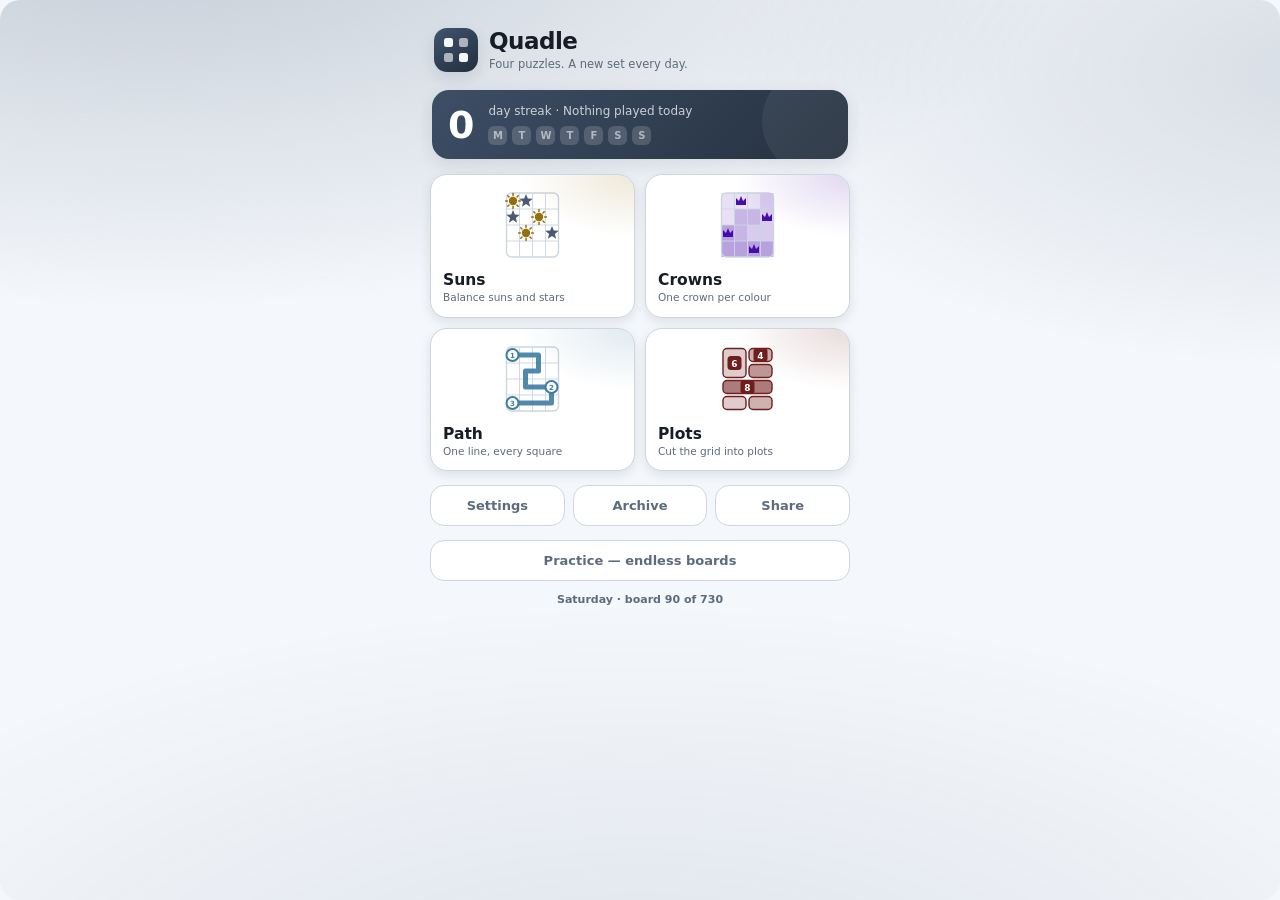
==== index.html @ 27ebdf8c "Add files via upload" ====
<!doctype html>
<html lang="en">
<head>
<meta charset="utf-8">
<meta name="viewport" content="width=device-width,initial-scale=1,viewport-fit=cover">
<title>Quadle — four puzzles, one a day</title>
<meta name="description" content="Four logic puzzles, a new set every day. Suns, Crowns, Path and Plots. No words, no accounts, works offline.">
<meta name="theme-color" content="#0e1319">
<link rel="manifest" href="manifest.webmanifest">
<link rel="icon" href="icons/icon-192.png">
<link rel="apple-touch-icon" href="icons/apple-touch-icon.png">
<meta name="apple-mobile-web-app-capable" content="yes">
<meta name="apple-mobile-web-app-status-bar-style" content="black-translucent">
<link rel="stylesheet" href="styles.css">
<style>
html,body{margin:0;min-height:100%;background:#0e1319;}
@media (prefers-color-scheme: light){html,body{background:#f4f7fb;}}
</style>
</head>
<body>
<div id="root">
  <div id="bgfx"></div>

  <!-- ============ HOME ============ -->
  <section id="home">
    <header class="brand">
      <div class="mark" id="brandMark"></div>
      <div class="brandtext">
        <h1>Quadle</h1>
        <p class="tagline">Four puzzles. A new set every day.</p>
      </div>
    </header>

    <div class="streakcard">
      <div class="streakbig" id="streakBig">0</div>
      <div class="streakmeta">
        <div class="lb"><span id="streakLbl">day streak</span> · <span id="streakSub">Nothing played today</span></div>
        <div class="dots" id="streakDots"></div>
      </div>
    </div>

    <div class="cards" id="cards"></div>

    <div class="homefoot">
      <button class="ghost" id="openSet">Settings</button>
      <button class="ghost" id="openArchive">Archive</button>
      <button class="ghost" id="shareBtn">Share</button>
    </div>
    <div class="homefoot">
      <button class="ghost" id="practiceBtn">Practice — endless boards</button>
    </div>
    <div class="daynav"><span id="dayLabel">—</span></div>
  </section>

  <!-- ============ PLAY ============ -->
  <section id="play" hidden>
    <div class="playtop">
      <button id="backBtn" class="icon" aria-label="Back">‹</button>
      <span id="modeTag" class="tag">Today</span>
      <span id="label">—</span>
      <span id="timer">0:00</span>
      <button id="helpBtn" class="icon" aria-label="How to play">?</button>
    </div>
    <div id="board"></div>
    <div id="msg"></div>
    <div class="ctrl">
      <button id="newBtn">New</button>
      <button id="resetBtn">Reset</button>
      <button id="hintBtn">Hint</button>
      <button id="sizeBtn">Size</button>
      <button id="cbBtn">Pattern</button>
    </div>
    <div id="hint"></div>
  </section>

  <!-- ============ SETTINGS ============ -->
  <div id="setWrap" hidden>
    <div class="panel">
      <div class="panelhead"><h2>Settings</h2><button class="icon" id="closeSet">✕</button></div>
      <label class="row"><span>Dark mode</span><input type="checkbox" id="optDark"></label>
      <label class="row"><span>Sound</span><input type="checkbox" id="optSound" checked></label>
      <label class="row"><span>Animation</span><input type="checkbox" id="optMotion" checked></label>
      <label class="row"><span>Patterns on colours</span><input type="checkbox" id="optPat"></label>
      <label class="row"><span>Help improve the puzzles</span><input type="checkbox" id="optStats"></label>
      <div class="row col">
        <small id="statsNote">Records only which puzzle you stopped on. Nothing else, and nothing personal.</small>
      </div>
      <div class="row col">
        <span>Backup code</span>
        <code id="backupCode">—</code>
        <small>Keep this. It restores your streak on a new phone.</small>
        <div class="minirow">
          <button class="ghost sm" id="copyCode">Copy</button>
          <button class="ghost sm" id="restoreCode">Restore</button>
        </div>
      </div>
    </div>
  </div>
</div>


<script src="app.js"></script>
<script>
// Only the website needs the offline cache. Inside the app the files are
// already on the phone, so the service worker would just get in the way.
if ("serviceWorker" in navigator && location.hostname !== "appassets.androidplatform.net")
  window.addEventListener("load", () => navigator.serviceWorker.register("sw.js").catch(() => {}));
</script>
</body>
</html>
---- styles.css ----
/* ================= shell ================= */
html,body{min-height:100%;}
#root{
  --given-fallback:#eef1f6;
  --accent:#966F0C; --soft:#F7EEDA;
  --bg:#f4f7fb; --surface:#ffffff; --line:#ccd5e0; --text:#161d27; --muted:#5d6b7c;
  --cell:#ffffff; --gridline:#8B96A0; --shadow:rgba(20,30,45,.10);
  position:relative; max-width:440px; margin:0 auto;
  min-height:100vh; min-height:100dvh;
  font-family:system-ui,-apple-system,"Segoe UI",sans-serif; color:var(--text);
  background:var(--bg); overflow-x:hidden;
  padding:calc(14px + env(safe-area-inset-top)) 12px calc(22px + env(safe-area-inset-bottom));
  user-select:none; -webkit-user-select:none;
  transition:background .35s ease, color .35s ease;
}
#root[data-dark]{ --given-fallback:#2b3646;
  --bg:#0e1319; --surface:#18202a; --line:#2e3a48; --text:#e8eef6; --muted:#93a2b4;
  --cell:#1f2833; --gridline:#5E7387; --shadow:rgba(0,0,0,.5);
}
/* the wallpaper behind everything — takes the colour of whichever game you're in */
#bgfx{
  position:fixed; inset:0; z-index:0; pointer-events:none;
  background:var(--bg);
  background:
    radial-gradient(120% 70% at 12% -8%, color-mix(in srgb, var(--accent) 26%, transparent) 0%, transparent 60%),
    radial-gradient(90% 60% at 105% 8%, color-mix(in srgb, var(--accent) 16%, transparent) 0%, transparent 55%),
    radial-gradient(120% 80% at 50% 115%, color-mix(in srgb, var(--accent) 12%, transparent) 0%, transparent 60%);
  transition:background .5s ease;
}
#bgfx::after{
  content:""; position:absolute; inset:0; opacity:.5;
  background-image:radial-gradient(currentColor .9px, transparent 1px);
  background-size:15px 15px; color:var(--line);
  -webkit-mask-image:linear-gradient(180deg,rgba(0,0,0,.55),transparent 70%);
  mask-image:linear-gradient(180deg,rgba(0,0,0,.55),transparent 70%);
}
#home,#play{position:relative; z-index:1;}

/* ================= home ================= */
.brand{display:flex;align-items:center;gap:11px;padding:6px 4px 4px;}
.brand .mark{
  width:44px;height:44px;flex:0 0 44px;border-radius:13px;
  background:var(--accent);
  background:linear-gradient(145deg,var(--accent),color-mix(in srgb,var(--accent) 55%, #000));
  position:relative;box-shadow:0 6px 16px var(--shadow);transition:background .4s ease;}
.brand .mark::before,.brand .mark::after{content:"";position:absolute;
  background:rgba(255,255,255,.95);border-radius:2.5px;}
.brand .mark::before{left:10px;top:10px;width:9px;height:9px;
  box-shadow:15px 0 0 rgba(255,255,255,.6), 0 15px 0 rgba(255,255,255,.6);}
.brand .mark::after{left:25px;top:25px;width:9px;height:9px;}
.brandtext{flex:1;min-width:0;}
.brand h1{margin:0;font-size:23px;letter-spacing:-.5px;color:var(--text);line-height:1.1;}
.tagline{margin:2px 0 0;font-size:11.5px;color:var(--muted);}

.streakcard{
  display:flex;align-items:center;gap:14px;margin:14px 2px 15px;padding:14px 16px;
  border-radius:17px;color:#fff;position:relative;overflow:hidden;
  background:linear-gradient(135deg,#3D4E66,#26313F);
  box-shadow:0 6px 18px var(--shadow);}
.streakcard::after{content:"";position:absolute;right:-24px;top:-24px;width:110px;height:110px;
  border-radius:50%;background:rgba(255,255,255,.06);}
.streakbig{font-size:38px;font-weight:800;line-height:1;}
.streakmeta{flex:1;}
.streakmeta .lb{font-size:12px;opacity:.75;}
.streakmeta .dots{display:flex;gap:5px;margin-top:8px;}
.streakmeta .dots i{width:19px;height:19px;border-radius:6px;background:rgba(255,255,255,.16);
  font:700 10px/19px system-ui;text-align:center;font-style:normal;color:rgba(255,255,255,.55);}
.streakmeta .dots i.on{background:#fff;color:#26313F;}

.cards{display:grid;grid-template-columns:1fr 1fr;gap:10px;}
.gcard{
  position:relative;padding:13px 12px 12px;cursor:pointer;text-align:left;
  background:var(--surface);border:1px solid var(--line);border-radius:17px;
  box-shadow:0 4px 12px var(--shadow);overflow:hidden;
  transition:transform .13s ease, box-shadow .13s ease;}
.gcard::before{content:"";position:absolute;inset:0;
  background:radial-gradient(90% 70% at 100% 0%, var(--gcol) 0%, transparent 62%);
  opacity:.16;pointer-events:none;}
.gcard:active{transform:translateY(2px) scale(.985);box-shadow:0 1px 5px var(--shadow);}
.gcard .prev{width:100%;height:74px;display:block;}
.gcard .gname{font-size:15.5px;font-weight:750;color:var(--text);margin-top:9px;}
.gcard .gsub{font-size:10.5px;color:var(--muted);margin-top:2px;line-height:1.3;}
.gcard .gtick{position:absolute;top:10px;right:10px;width:21px;height:21px;border-radius:50%;
  background:var(--gcol);color:#fff;font:800 12px/21px system-ui;text-align:center;
  opacity:0;transform:scale(.5);transition:.25s cubic-bezier(.2,1.5,.4,1);}
.gcard.done .gtick{opacity:1;transform:scale(1);}

.homefoot{display:flex;gap:8px;margin-top:14px;}
.ghost{
  flex:1;padding:12px;border-radius:14px;cursor:pointer;font:600 13px system-ui;
  background:var(--surface);border:1px solid var(--line);color:var(--muted);}
.ghost:active{background:var(--bg);transform:translateY(2px);}

/* ================= play ================= */
.playtop{display:flex;align-items:center;gap:8px;margin:2px 2px 10px;
  font:600 13px system-ui;color:var(--ink);}
.playtop #label{flex:1;}
.tag{font:700 10px system-ui;letter-spacing:.4px;text-transform:uppercase;
  padding:4px 8px;border-radius:7px;background:var(--ink);color:var(--surface);}
.tag.alt{background:transparent;color:var(--muted);border:1px solid var(--line);}
.daynav{display:flex;align-items:center;justify-content:center;gap:12px;margin-top:12px;
  font:600 11px system-ui;color:var(--muted);}
.daynav button{width:28px;height:28px;border-radius:9px;background:var(--surface);
  border:1px solid var(--line);color:var(--muted);cursor:pointer;font:600 15px/1 system-ui;}
.pnote{font:400 12.5px/1.5 system-ui;color:var(--muted);margin:2px 0 6px;}
.rules{margin:4px 0 0;padding-left:20px;}
.rules li{font:400 13.5px/1.6 system-ui;color:var(--text);margin:7px 0;}
.pbody{max-height:62vh;overflow-y:auto;}
.nomotion *{animation:none !important;transition:none !important;}
.daynav button{display:none;}
#timer{font-variant-numeric:tabular-nums;color:var(--muted);}
.icon{width:32px;height:32px;border-radius:10px;cursor:pointer;
  background:var(--surface);border:1px solid var(--line);color:var(--text);
  font:600 19px/1 system-ui;}

/* ================= settings ================= */
#setWrap{position:absolute;inset:0;z-index:20;background:rgba(8,14,22,.55);
  display:flex;align-items:flex-end;}
/* [hidden] must win over display:flex, or the panel can never close */
#setWrap[hidden]{display:none !important;}
#home[hidden],#play[hidden]{display:none !important;}
#setWrap .panel{width:100%;background:var(--surface);border-radius:20px 20px 0 0;
  padding:16px 16px 22px;box-shadow:0 -8px 30px rgba(0,0,0,.3);
  animation:sheetUp .28s cubic-bezier(.2,.9,.3,1) both;}
@keyframes sheetUp{from{transform:translateY(100%)}to{transform:none}}
.panelhead{display:flex;align-items:center;justify-content:space-between;margin-bottom:8px;}
.panelhead h2{margin:0;font-size:19px;color:var(--text);}
#setWrap .row{display:flex;align-items:center;justify-content:space-between;gap:10px;
  padding:12px 2px;border-bottom:1px solid var(--line);font-size:14px;font-weight:600;
  color:var(--text);}
#setWrap .row.col{flex-direction:column;align-items:flex-start;gap:5px;border-bottom:0;}
#setWrap .row small{font-weight:400;font-size:11.5px;color:var(--muted);line-height:1.45;}
.minirow{display:flex;gap:8px;width:100%;margin-top:8px;}
.ghost.sm{padding:9px;font-size:12px;}
#toast{position:absolute;left:50%;bottom:22px;transform:translateX(-50%);z-index:40;
  background:var(--text);color:var(--bg);padding:10px 16px;border-radius:12px;
  font:600 12.5px system-ui;box-shadow:0 6px 18px rgba(0,0,0,.35);
  animation:toastIn .25s both;max-width:88%;text-align:center;}
@keyframes toastIn{from{opacity:0;transform:translate(-50%,10px)}to{opacity:1;transform:translate(-50%,0)}}
#shareCard{white-space:pre;font:600 13px/1.5 ui-monospace,monospace;color:var(--text);
  background:var(--bg);border:1px solid var(--line);border-radius:12px;padding:12px;margin-top:10px;}
#setWrap code{font:600 15px ui-monospace,monospace;letter-spacing:2px;color:var(--ink);
  background:var(--bg);padding:7px 11px;border-radius:9px;border:1px solid var(--line);}
input[type=checkbox]{width:44px;height:26px;appearance:none;background:var(--line);
  border-radius:13px;position:relative;cursor:pointer;transition:background .2s;}
input[type=checkbox]:checked{background:var(--accent);}
input[type=checkbox]::after{content:"";position:absolute;top:3px;left:3px;width:20px;height:20px;
  border-radius:50%;background:#fff;transition:transform .2s;}
input[type=checkbox]:checked::after{transform:translateX(18px);}

#root{--accent:#966F0C;--soft:#F7EEDA;max-width:420px;margin:0 auto;font-family:system-ui,-apple-system,"Segoe UI",sans-serif;
  color:#1d2530;padding:6px 10px 18px;user-select:none;-webkit-user-select:none;}
#board{position:relative;margin:0 auto;touch-action:none;}
.grid{display:grid;gap:2px;background:var(--gridline);padding:2px;border-radius:8px;position:relative;}
.grid.airy{background:transparent;gap:0;padding:0;
  border:1.5px solid var(--gridline);border-radius:10px;overflow:hidden;}
.grid.airy .cell{border-right:1px dashed var(--gridline);border-bottom:1px dashed var(--gridline);}
.cell{background:var(--cell);color:var(--text);display:flex;align-items:center;
  justify-content:center;font:700 19px system-ui;cursor:pointer;position:relative;}
.given{background:var(--given-fallback,#eef1f6);}
.given{background:color-mix(in srgb,var(--accent) 14%, var(--cell));}
.given svg{filter:saturate(1.05);}
.edges{position:absolute;inset:0;pointer-events:none;z-index:6;}
.edge{position:absolute;width:20px;height:20px;border-radius:50%;background:var(--surface);
  border:2px solid var(--text);font:800 12px/1 system-ui;color:var(--text);
  display:flex;align-items:center;justify-content:center;
  transform:translate(-50%,-50%);box-shadow:0 1px 3px rgba(0,0,0,.25);
  animation:badgeIn .3s cubic-bezier(.2,1.5,.4,1) both;}
/* error marking */
.cell.err::after{content:"";position:absolute;inset:0;border:3px solid #b3261e;
  box-sizing:border-box;z-index:5;animation:errpulse .85s ease-in-out infinite;}
@keyframes errpulse{0%,100%{opacity:1}50%{opacity:.35}}
.cell.area{box-shadow:inset 0 0 0 999px rgba(179,38,30,.42);}
.cell.area::before{content:"";position:absolute;inset:0;z-index:2;pointer-events:none;
  background:repeating-linear-gradient(45deg,rgba(255,255,255,.55) 0 4px,transparent 4px 10px);}
.cell.tip::after{content:"";position:absolute;inset:0;border:3px solid #1a8f4c;
  box-sizing:border-box;z-index:5;animation:errpulse .85s ease-in-out infinite;}
.crown{width:50%;height:50%;border-radius:50%;background:#0C1118;
  box-shadow:0 0 0 3px #fff, 0 1px 3px rgba(0,0,0,.4);z-index:3;}
.xmark{color:#25313F !important;}
.xmark{font:700 15px system-ui;color:#41505f;opacity:.85;z-index:3;}
.pat{position:absolute;inset:0;pointer-events:none;opacity:0;z-index:1;}
.showpat .pat{opacity:.5;}
#svg{position:absolute;inset:0;pointer-events:none;z-index:4;}
.cp{width:64%;height:64%;border-radius:50%;background:var(--surface);border:2.5px solid var(--text);
  color:var(--text);display:flex;align-items:center;justify-content:center;
  font:700 15px system-ui;z-index:5;}
.oncell{background:#dbe6f2;}
#root[data-dark] .oncell{background:#2c3a4c;}
.oncell{background:color-mix(in srgb,var(--accent) 26%, var(--cell));}
/* patches */
/* the badge outline IS the shape rule; a cross badge means any shape */
.rect{position:absolute;border:3.5px solid var(--text);border-radius:5px;z-index:3;pointer-events:none;}
.sel{position:absolute;border:3px dashed var(--text);border-radius:5px;z-index:6;pointer-events:none;
  background:rgba(70,90,120,.20);
  background:color-mix(in srgb,var(--accent) 22%, transparent);}
#msg{text-align:center;font:600 13.5px/1.45 system-ui;min-height:34px;margin-top:10px;color:#2b7a4b;}
#root[data-dark] #msg{color:#5ed08a;}
#msg.err{color:#b3261e;} #msg.tip{color:#1a8f4c;}
.ctrl{display:flex;flex-wrap:wrap;gap:5px;margin-top:10px;}
.ctrl button{flex:1 1 60px;padding:10px 2px;border:1.5px solid var(--line);background:var(--surface);border-radius:12px;
  font:600 12px system-ui;color:var(--text);cursor:pointer;}
.ctrl button:active{background:var(--bg);transform:translateY(2px);}
#hintBtn{border-color:#1a8f4c;color:#1a8f4c;}
#root[data-dark] #hintBtn{border-color:#4FBE7C;color:#4FBE7C;}
.bar{color:var(--accent,#5a6675);}

/* ---------- motion ---------- */
@keyframes cellEnter{from{opacity:0;transform:scale(.55)}to{opacity:1;transform:scale(1)}}
@keyframes pop{0%{transform:scale(.82)}55%{transform:scale(1.08)}100%{transform:scale(1)}}
.cell.pop{animation:pop .24s cubic-bezier(.2,1.4,.5,1);}
.cell.pop svg{animation:markIn .26s cubic-bezier(.2,1.5,.45,1) both;}
@keyframes markIn{0%{opacity:0;transform:scale(.55)}
                  100%{opacity:1;transform:scale(1)}}
@keyframes winWave{0%{transform:scale(1)}30%{transform:scale(1.13)}100%{transform:scale(1)}}
@keyframes shake{0%,100%{transform:translateX(0)}
                 25%{transform:translateX(-3px)}55%{transform:translateX(3px)}
                 80%{transform:translateX(-1.5px)}}
@keyframes msgIn{from{opacity:0;transform:translateY(7px)}to{opacity:1;transform:none}}
@keyframes glow{0%{box-shadow:0 0 0 0 var(--accent)}
                100%{box-shadow:0 0 0 14px rgba(0,0,0,0)}}
@keyframes badgeIn{from{opacity:0;transform:translate(-50%,-50%) scale(.4)}
                   to{opacity:1;transform:translate(-50%,-50%) scale(1)}}
@keyframes rectIn{from{opacity:0;transform:scale(.82)}to{opacity:1;transform:scale(1)}}
.grid.shake{animation:shake .3s;}
.grid.won{animation:glow .8s ease-out 1;border-radius:10px;}
#msg{animation:msgIn .25s both;}
.rect.fresh{animation:rectIn .24s cubic-bezier(.2,1.4,.4,1) both;}
@media (prefers-reduced-motion:reduce){
  *,*::before,*::after{animation-duration:.01ms !important;animation-iteration-count:1 !important;
    transition-duration:.01ms !important;}
}
#hint{margin-top:12px;font:400 12.5px/1.6 system-ui;color:var(--muted);text-align:center;}

/* on a desktop window it sits as a rounded card; on a phone it fills the screen */
@media (min-width:520px){
  #root{border-radius:20px;margin-top:16px;margin-bottom:16px;min-height:640px;}
  #bgfx,#setWrap{border-radius:20px;}
}
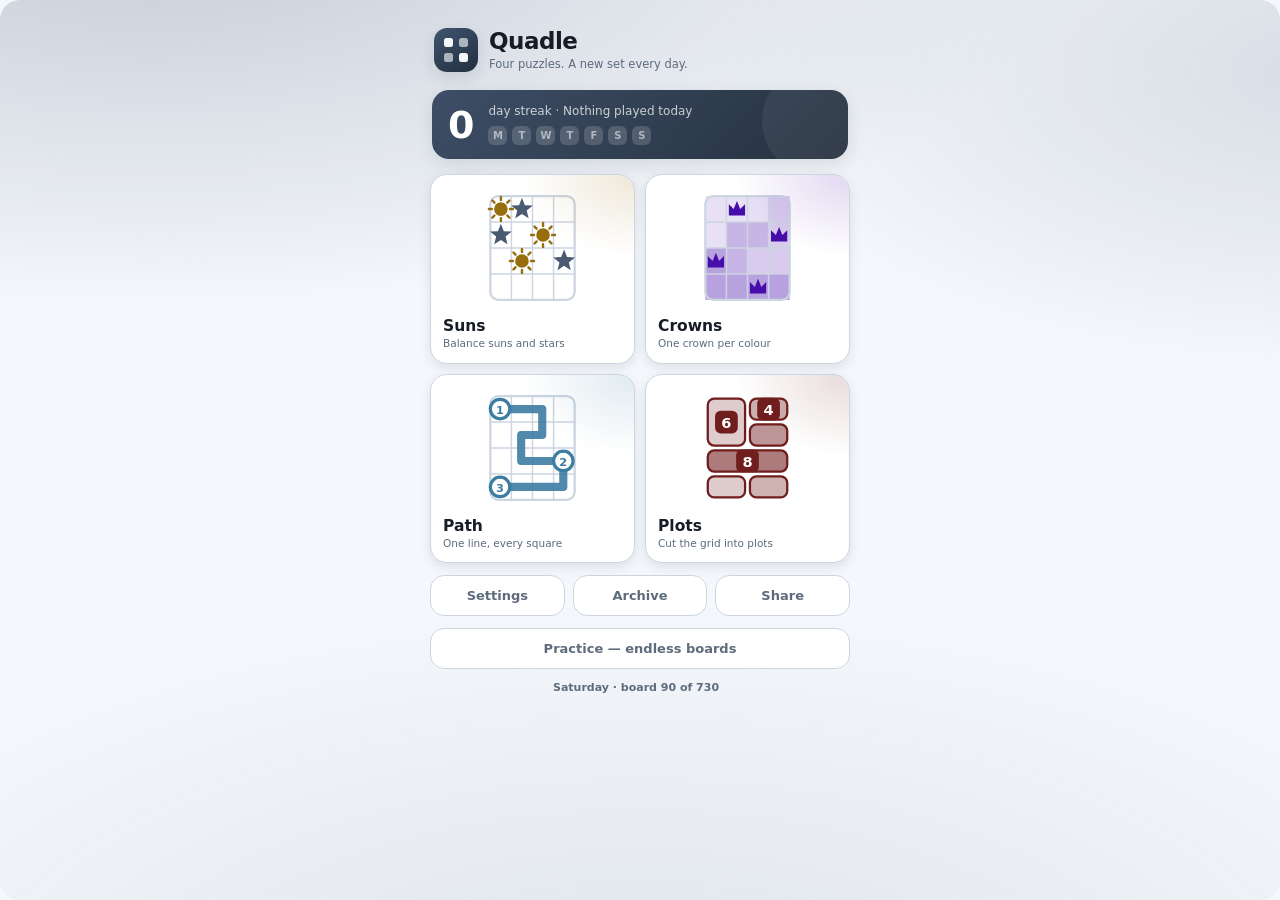
==== commit 91961b62: "Add files via upload" ====
--- a/index.html
+++ b/index.html
@@ -49,7 +49,7 @@
     <div class="homefoot">
       <button class="ghost" id="practiceBtn">Practice — endless boards</button>
     </div>
-    <div class="daynav"><span id="dayLabel">—</span></div>
+    <div class="daynav"><span id="dayLabel">—</span><span id="countdown"></span></div>
   </section>
 
   <!-- ============ PLAY ============ -->
@@ -61,8 +61,10 @@
       <span id="timer">0:00</span>
       <button id="helpBtn" class="icon" aria-label="How to play">?</button>
     </div>
-    <div id="board"></div>
-    <div id="msg"></div>
+    <div id="stage">
+      <div id="board"></div>
+      <div id="msg"></div>
+    </div>
     <div class="ctrl">
       <button id="newBtn">New</button>
       <button id="resetBtn">Reset</button>
--- a/styles.css
+++ b/styles.css
@@ -7,6 +7,7 @@
   --cell:#ffffff; --gridline:#8B96A0; --shadow:rgba(20,30,45,.10);
   position:relative; max-width:440px; margin:0 auto;
   min-height:100vh; min-height:100dvh;
+  display:flex; flex-direction:column;
   font-family:system-ui,-apple-system,"Segoe UI",sans-serif; color:var(--text);
   background:var(--bg); overflow-x:hidden;
   padding:calc(14px + env(safe-area-inset-top)) 12px calc(22px + env(safe-area-inset-bottom));
@@ -34,10 +35,10 @@
   -webkit-mask-image:linear-gradient(180deg,rgba(0,0,0,.55),transparent 70%);
   mask-image:linear-gradient(180deg,rgba(0,0,0,.55),transparent 70%);
 }
-#home,#play{position:relative; z-index:1;}
+#home,#play{position:relative; z-index:1; flex:1; display:flex; flex-direction:column;}
 
 /* ================= home ================= */
-.brand{display:flex;align-items:center;gap:11px;padding:6px 4px 4px;}
+.brand{flex:0 0 auto;display:flex;align-items:center;gap:11px;padding:6px 4px 4px;}
 .brand .mark{
   width:44px;height:44px;flex:0 0 44px;border-radius:13px;
   background:var(--accent);
@@ -53,6 +54,7 @@
 .tagline{margin:2px 0 0;font-size:11.5px;color:var(--muted);}
 
 .streakcard{
+  flex:0 0 auto;
   display:flex;align-items:center;gap:14px;margin:14px 2px 15px;padding:14px 16px;
   border-radius:17px;color:#fff;position:relative;overflow:hidden;
   background:linear-gradient(135deg,#3D4E66,#26313F);
@@ -67,9 +69,10 @@
   font:700 10px/19px system-ui;text-align:center;font-style:normal;color:rgba(255,255,255,.55);}
 .streakmeta .dots i.on{background:#fff;color:#26313F;}
 
-.cards{display:grid;grid-template-columns:1fr 1fr;gap:10px;}
+.cards{display:grid;grid-template-columns:1fr 1fr;grid-auto-rows:1fr;gap:10px;flex:1;min-height:0;}
 .gcard{
   position:relative;padding:13px 12px 12px;cursor:pointer;text-align:left;
+  display:flex;flex-direction:column;justify-content:center;
   background:var(--surface);border:1px solid var(--line);border-radius:17px;
   box-shadow:0 4px 12px var(--shadow);overflow:hidden;
   transition:transform .13s ease, box-shadow .13s ease;}
@@ -77,7 +80,7 @@
   background:radial-gradient(90% 70% at 100% 0%, var(--gcol) 0%, transparent 62%);
   opacity:.16;pointer-events:none;}
 .gcard:active{transform:translateY(2px) scale(.985);box-shadow:0 1px 5px var(--shadow);}
-.gcard .prev{width:100%;height:74px;display:block;}
+.gcard .prev{width:100%;flex:1;min-height:66px;max-height:120px;display:block;}
 .gcard .gname{font-size:15.5px;font-weight:750;color:var(--text);margin-top:9px;}
 .gcard .gsub{font-size:10.5px;color:var(--muted);margin-top:2px;line-height:1.3;}
 .gcard .gtick{position:absolute;top:10px;right:10px;width:21px;height:21px;border-radius:50%;
@@ -85,7 +88,8 @@
   opacity:0;transform:scale(.5);transition:.25s cubic-bezier(.2,1.5,.4,1);}
 .gcard.done .gtick{opacity:1;transform:scale(1);}
 
-.homefoot{display:flex;gap:8px;margin-top:14px;}
+.homefoot{display:flex;gap:8px;margin-top:12px;flex:0 0 auto;}
+.homefoot:first-of-type{margin-top:16px;}
 .ghost{
   flex:1;padding:12px;border-radius:14px;cursor:pointer;font:600 13px system-ui;
   background:var(--surface);border:1px solid var(--line);color:var(--muted);}
@@ -98,8 +102,9 @@
 .tag{font:700 10px system-ui;letter-spacing:.4px;text-transform:uppercase;
   padding:4px 8px;border-radius:7px;background:var(--ink);color:var(--surface);}
 .tag.alt{background:transparent;color:var(--muted);border:1px solid var(--line);}
-.daynav{display:flex;align-items:center;justify-content:center;gap:12px;margin-top:12px;
-  font:600 11px system-ui;color:var(--muted);}
+.daynav{display:flex;align-items:center;justify-content:center;gap:8px;margin-top:12px;
+  font:600 11px system-ui;color:var(--muted);text-align:center;flex-wrap:wrap;}
+.daynav b{color:var(--accent);font-weight:700;}
 .daynav button{width:28px;height:28px;border-radius:9px;background:var(--surface);
   border:1px solid var(--line);color:var(--muted);cursor:pointer;font:600 15px/1 system-ui;}
 .pnote{font:400 12.5px/1.5 system-ui;color:var(--muted);margin:2px 0 6px;}
@@ -151,6 +156,8 @@
 #root{--accent:#966F0C;--soft:#F7EEDA;max-width:420px;margin:0 auto;font-family:system-ui,-apple-system,"Segoe UI",sans-serif;
   color:#1d2530;padding:6px 10px 18px;user-select:none;-webkit-user-select:none;}
 #board{position:relative;margin:0 auto;touch-action:none;}
+#stage{flex:1;display:flex;flex-direction:column;align-items:center;justify-content:center;
+  min-height:0;gap:2px;}
 .grid{display:grid;gap:2px;background:var(--gridline);padding:2px;border-radius:8px;position:relative;}
 .grid.airy{background:transparent;gap:0;padding:0;
   border:1.5px solid var(--gridline);border-radius:10px;overflow:hidden;}
@@ -197,7 +204,7 @@
 #msg{text-align:center;font:600 13.5px/1.45 system-ui;min-height:34px;margin-top:10px;color:#2b7a4b;}
 #root[data-dark] #msg{color:#5ed08a;}
 #msg.err{color:#b3261e;} #msg.tip{color:#1a8f4c;}
-.ctrl{display:flex;flex-wrap:wrap;gap:5px;margin-top:10px;}
+.ctrl{display:flex;flex-wrap:wrap;gap:5px;margin-top:auto;padding-top:12px;}
 .ctrl button{flex:1 1 60px;padding:10px 2px;border:1.5px solid var(--line);background:var(--surface);border-radius:12px;
   font:600 12px system-ui;color:var(--text);cursor:pointer;}
 .ctrl button:active{background:var(--bg);transform:translateY(2px);}
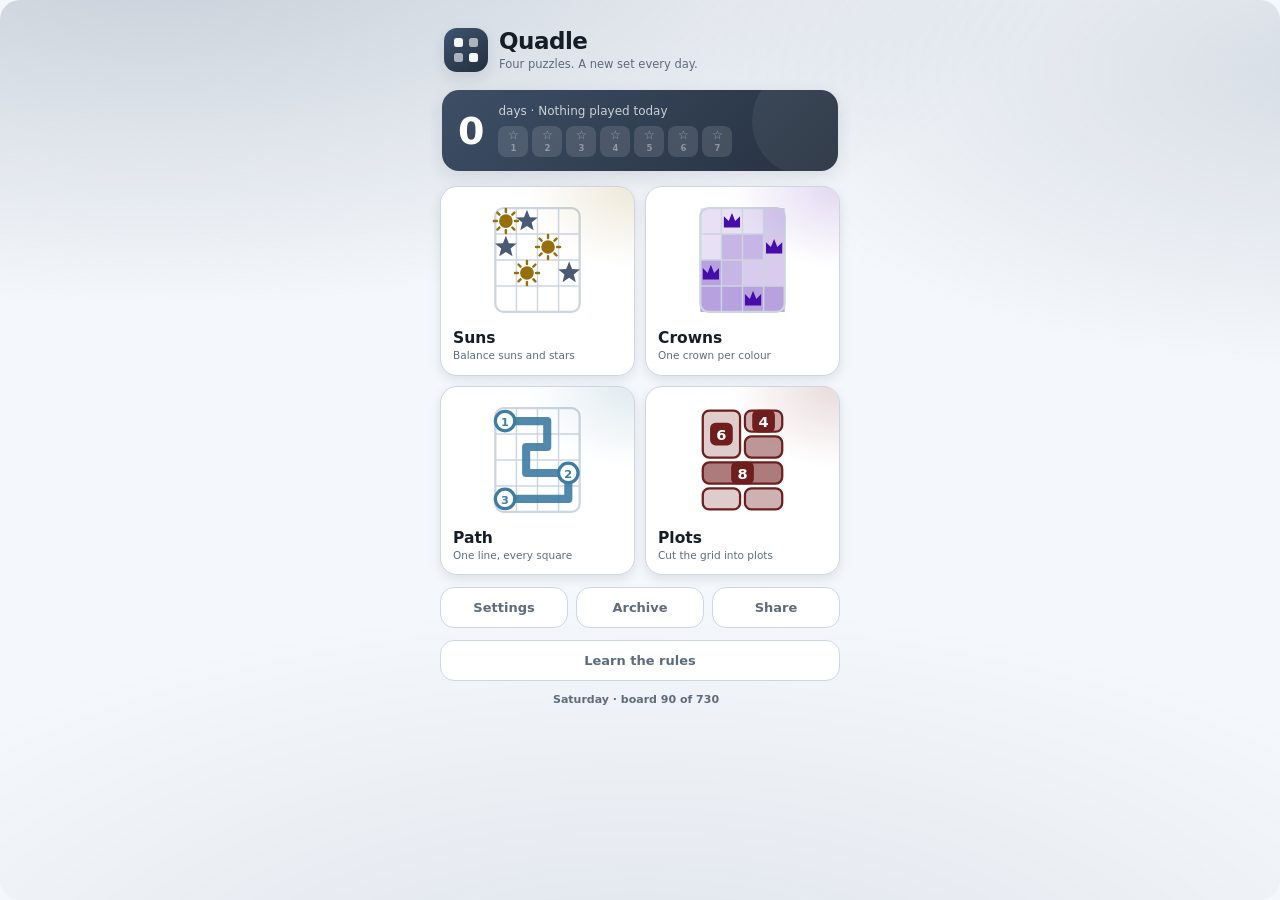
==== commit 6c4406f0: "Add files via upload" ====
--- a/index.html
+++ b/index.html
@@ -47,7 +47,7 @@
       <button class="ghost" id="shareBtn">Share</button>
     </div>
     <div class="homefoot">
-      <button class="ghost" id="practiceBtn">Practice — endless boards</button>
+      <button class="ghost" id="practiceBtn">Learn the rules</button>
     </div>
     <div class="daynav"><span id="dayLabel">—</span><span id="countdown"></span></div>
   </section>
--- a/styles.css
+++ b/styles.css
@@ -1,4 +1,6 @@
 /* ================= shell ================= */
+#root, #root *, #root *::before, #root *::after{ box-sizing:border-box; }
+
 html,body{min-height:100%;}
 #root{
   --given-fallback:#eef1f6;
@@ -65,9 +67,15 @@
 .streakmeta{flex:1;}
 .streakmeta .lb{font-size:12px;opacity:.75;}
 .streakmeta .dots{display:flex;gap:5px;margin-top:8px;}
-.streakmeta .dots i{width:19px;height:19px;border-radius:6px;background:rgba(255,255,255,.16);
-  font:700 10px/19px system-ui;text-align:center;font-style:normal;color:rgba(255,255,255,.55);}
-.streakmeta .dots i.on{background:#fff;color:#26313F;}
+.streakmeta .dots{gap:4px;}
+.streakmeta .dots i{
+  width:30px;padding:3px 0 4px;border-radius:8px;background:rgba(255,255,255,.12);
+  font:600 12px/1 system-ui;text-align:center;font-style:normal;
+  color:rgba(255,255,255,.45);display:flex;flex-direction:column;align-items:center;gap:2px;}
+.streakmeta .dots i b{font:700 8.5px system-ui;opacity:.85;}
+.streakmeta .dots i.on{background:rgba(255,255,255,.95);color:#C79A1E;}
+.streakmeta .dots i.on b{color:#26313F;}
+.streakmeta .dots i.next{box-shadow:inset 0 0 0 1.5px rgba(255,255,255,.6);}
 
 .cards{display:grid;grid-template-columns:1fr 1fr;grid-auto-rows:1fr;gap:10px;flex:1;min-height:0;}
 .gcard{
@@ -108,6 +116,15 @@
 .daynav button{width:28px;height:28px;border-radius:9px;background:var(--surface);
   border:1px solid var(--line);color:var(--muted);cursor:pointer;font:600 15px/1 system-ui;}
 .pnote{font:400 12.5px/1.5 system-ui;color:var(--muted);margin:2px 0 6px;}
+.winbox{text-align:center;padding:6px 0 14px;}
+.wtick{width:58px;height:58px;margin:0 auto 12px;border-radius:50%;
+  background:var(--ink);color:var(--surface);font:700 30px/58px system-ui;
+  animation:tickPop .45s cubic-bezier(.2,1.5,.4,1) both;}
+.wttl{font:700 21px system-ui;color:var(--text);}
+.wtime{font:800 40px system-ui;color:var(--ink);margin:6px 0 2px;
+  font-variant-numeric:tabular-nums;}
+.wsub{font:500 12.5px system-ui;color:var(--muted);}
+@keyframes tickPop{0%{transform:scale(.3);opacity:0}60%{transform:scale(1.12);opacity:1}100%{transform:scale(1)}}
 .rules{margin:4px 0 0;padding-left:20px;}
 .rules li{font:400 13.5px/1.6 system-ui;color:var(--text);margin:7px 0;}
 .pbody{max-height:62vh;overflow-y:auto;}
@@ -162,16 +179,20 @@
 .grid.airy{background:transparent;gap:0;padding:0;
   border:1.5px solid var(--gridline);border-radius:10px;overflow:hidden;}
 .grid.airy .cell{border-right:1px dashed var(--gridline);border-bottom:1px dashed var(--gridline);}
+.grid.map{background:transparent;gap:0;padding:0;border:3px solid #1C1C1C;border-radius:6px;overflow:hidden;}
+.grid.map .cell{border:0;}
 .cell{background:var(--cell);color:var(--text);display:flex;align-items:center;
   justify-content:center;font:700 19px system-ui;cursor:pointer;position:relative;}
 .given{background:var(--given-fallback,#eef1f6);}
 .given{background:color-mix(in srgb,var(--accent) 14%, var(--cell));}
 .given svg{filter:saturate(1.05);}
-.edges{position:absolute;inset:0;pointer-events:none;z-index:6;}
-.edge{position:absolute;width:20px;height:20px;border-radius:50%;background:var(--surface);
-  border:2px solid var(--text);font:800 12px/1 system-ui;color:var(--text);
-  display:flex;align-items:center;justify-content:center;
-  transform:translate(-50%,-50%);box-shadow:0 1px 3px rgba(0,0,0,.25);
+
+.edges{position:absolute;inset:0;pointer-events:none;z-index:7;overflow:visible;}
+.edge{position:absolute;width:22px;height:22px;border-radius:50%;
+  background:var(--surface);border:2px solid var(--text);
+  font:800 14px/18px system-ui;color:var(--text);text-align:center;
+  transform:translate(-50%,-50%);
+  box-shadow:0 1px 3px rgba(0,0,0,.3);
   animation:badgeIn .3s cubic-bezier(.2,1.5,.4,1) both;}
 /* error marking */
 .cell.err::after{content:"";position:absolute;inset:0;border:3px solid #b3261e;
@@ -184,7 +205,7 @@
   box-sizing:border-box;z-index:5;animation:errpulse .85s ease-in-out infinite;}
 .crown{width:50%;height:50%;border-radius:50%;background:#0C1118;
   box-shadow:0 0 0 3px #fff, 0 1px 3px rgba(0,0,0,.4);z-index:3;}
-.xmark{color:#25313F !important;}
+.xmark{color:#3A4250 !important;font:700 17px system-ui !important;}
 .xmark{font:700 15px system-ui;color:#41505f;opacity:.85;z-index:3;}
 .pat{position:absolute;inset:0;pointer-events:none;opacity:0;z-index:1;}
 .showpat .pat{opacity:.5;}
@@ -219,6 +240,17 @@
 .cell.pop svg{animation:markIn .26s cubic-bezier(.2,1.5,.45,1) both;}
 @keyframes markIn{0%{opacity:0;transform:scale(.55)}
                   100%{opacity:1;transform:scale(1)}}
+@keyframes crownDrop{
+  0%{opacity:0;transform:translateY(-34%) scale(.6)}
+  55%{opacity:1;transform:translateY(6%) scale(1.06)}
+  78%{transform:translateY(-2%) scale(.99)}
+  100%{opacity:1;transform:translateY(0) scale(1)}}
+@keyframes regionFlash{
+  0%{box-shadow:inset 0 0 0 0 rgba(255,255,255,0)}
+  35%{box-shadow:inset 0 0 0 40px rgba(255,255,255,.42)}
+  100%{box-shadow:inset 0 0 0 40px rgba(255,255,255,0)}}
+.cell.pop svg{animation:crownDrop .34s cubic-bezier(.25,1.2,.35,1) both;}
+.cell.flash{animation:regionFlash .55s ease-out;}
 @keyframes winWave{0%{transform:scale(1)}30%{transform:scale(1.13)}100%{transform:scale(1)}}
 @keyframes shake{0%,100%{transform:translateX(0)}
                  25%{transform:translateX(-3px)}55%{transform:translateX(3px)}
@@ -228,11 +260,19 @@
                 100%{box-shadow:0 0 0 14px rgba(0,0,0,0)}}
 @keyframes badgeIn{from{opacity:0;transform:translate(-50%,-50%) scale(.4)}
                    to{opacity:1;transform:translate(-50%,-50%) scale(1)}}
-@keyframes rectIn{from{opacity:0;transform:scale(.82)}to{opacity:1;transform:scale(1)}}
+@keyframes rectIn{
+  0%{opacity:0;transform:scale(.72)}
+  60%{opacity:1;transform:scale(1.04)}
+  100%{opacity:1;transform:scale(1)}}
+@keyframes fillIn{from{opacity:0}to{opacity:1}}
 .grid.shake{animation:shake .3s;}
 .grid.won{animation:glow .8s ease-out 1;border-radius:10px;}
 #msg{animation:msgIn .25s both;}
-.rect.fresh{animation:rectIn .24s cubic-bezier(.2,1.4,.4,1) both;}
+.rect{transition:border-color .2s ease;}
+.rect.fresh{animation:rectIn .3s cubic-bezier(.22,1.35,.36,1) both;
+  transform-origin:var(--ox,50%) var(--oy,50%);}
+.cell.filled{animation:fillIn .26s ease-out both;}
+.sel{transition:none;}
 @media (prefers-reduced-motion:reduce){
   *,*::before,*::after{animation-duration:.01ms !important;animation-iteration-count:1 !important;
     transition-duration:.01ms !important;}
